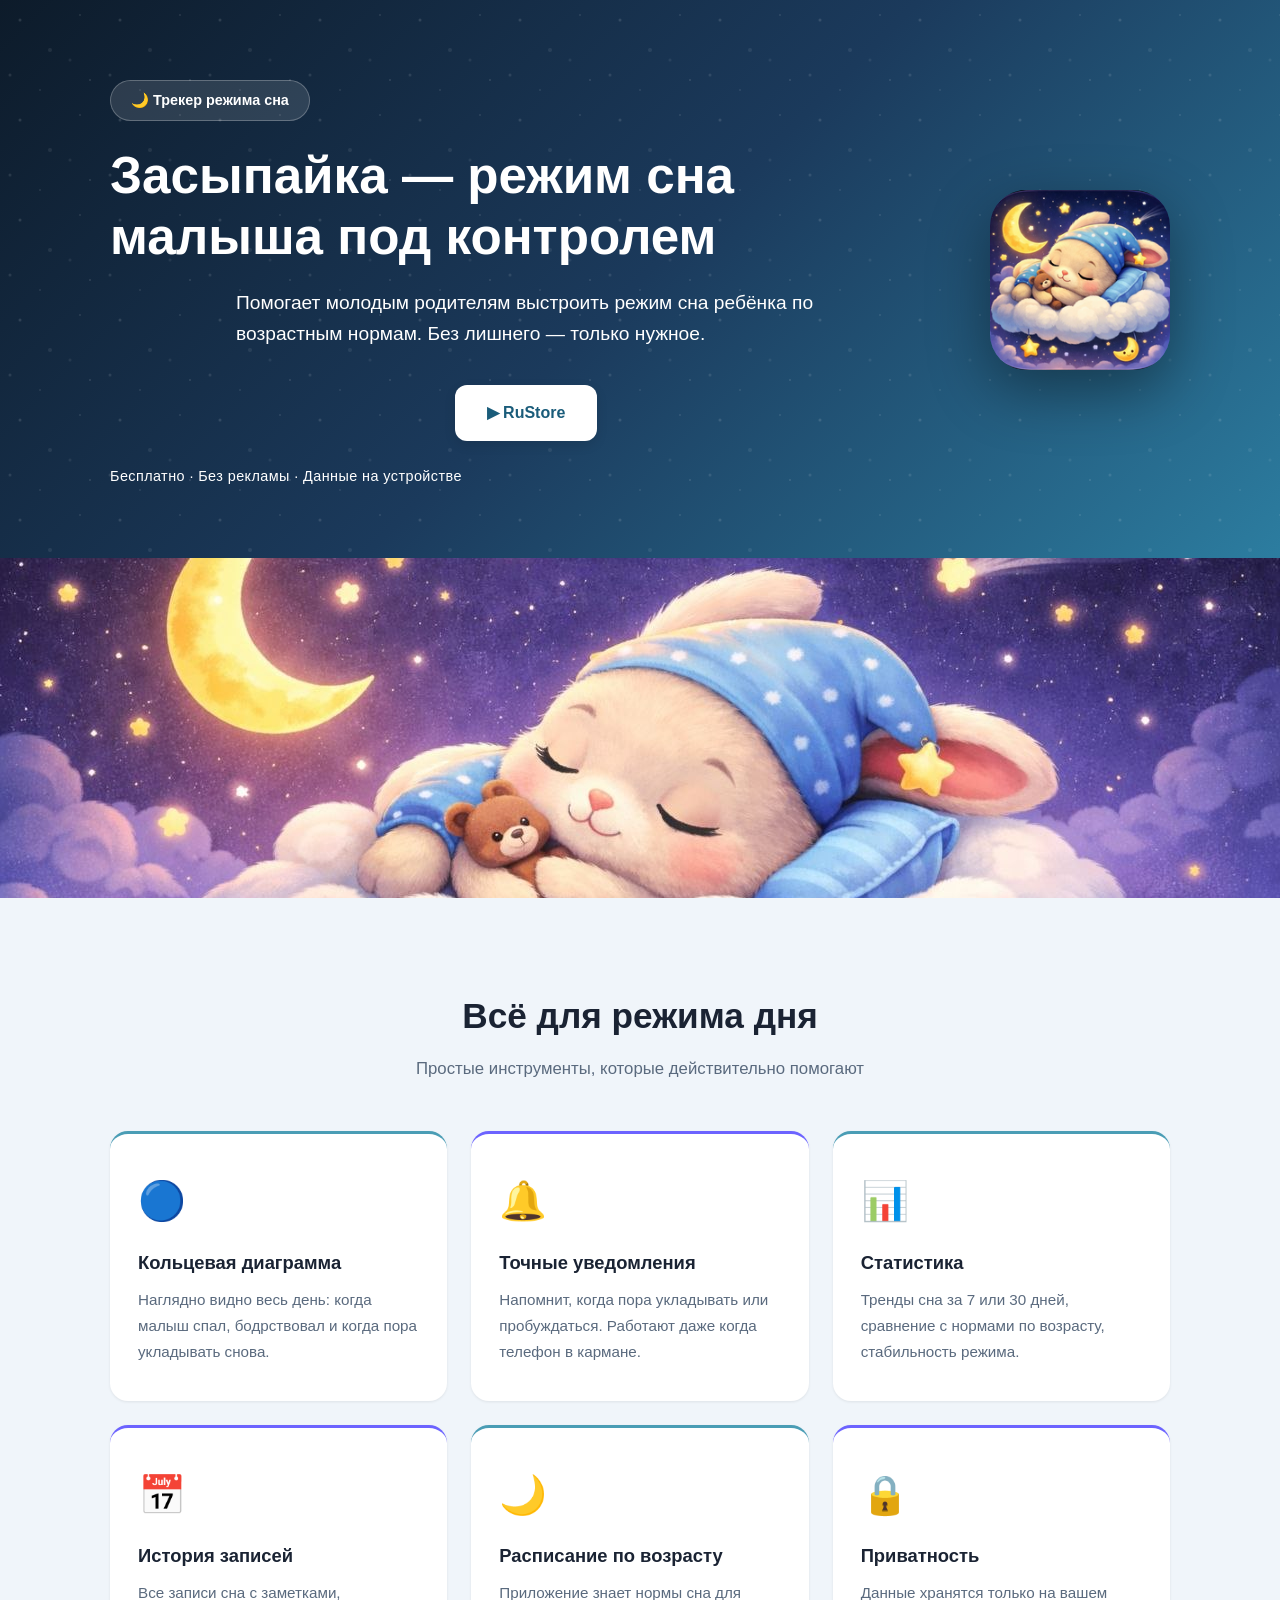
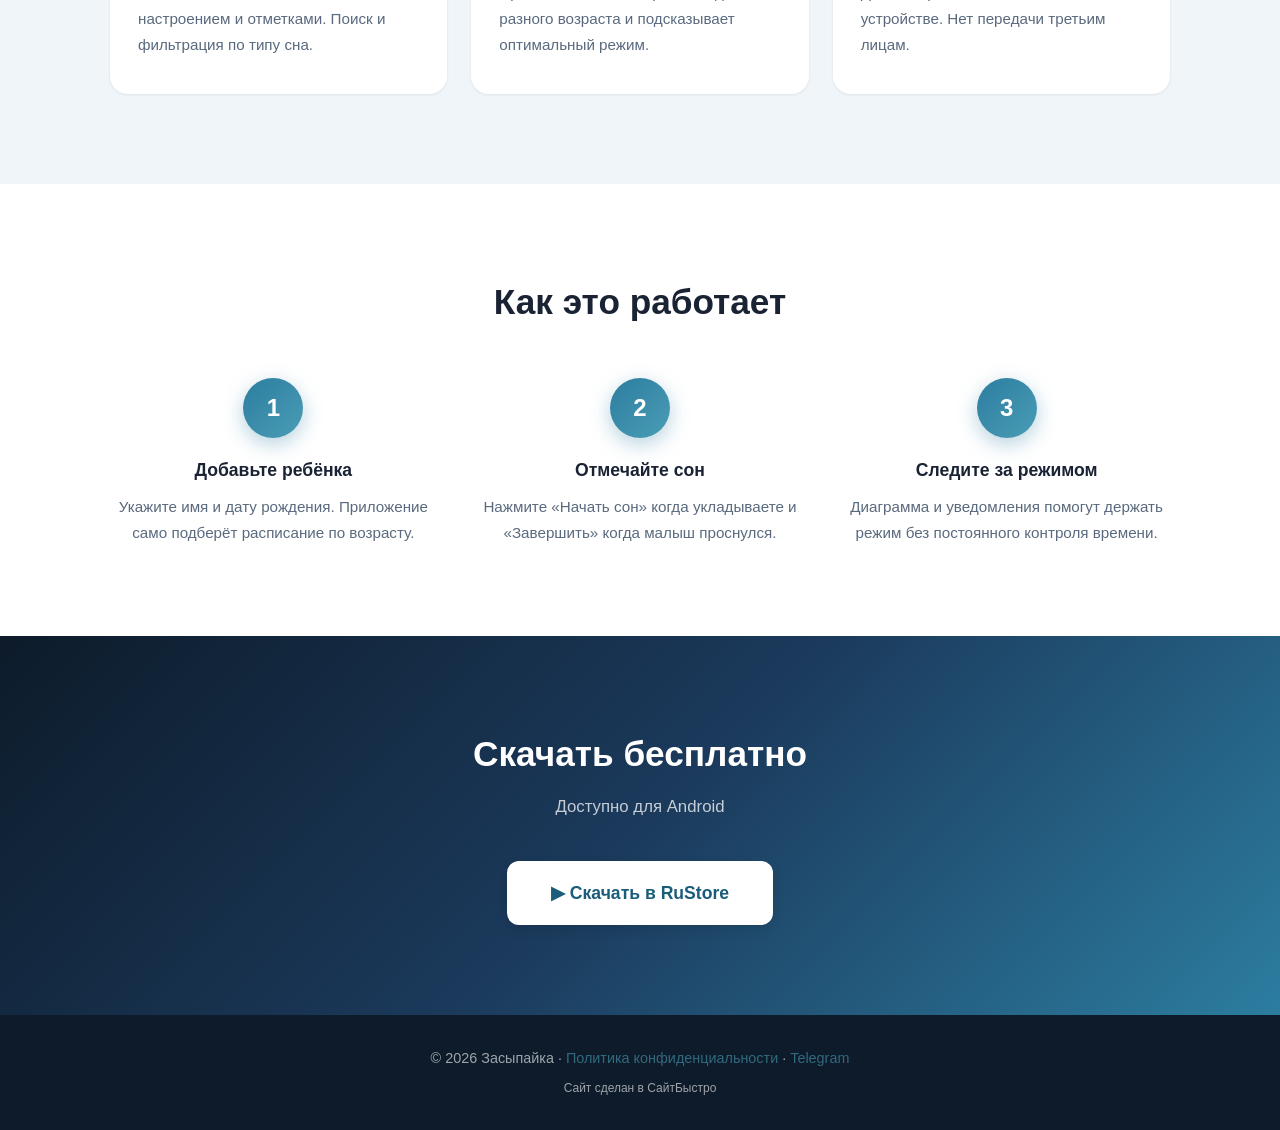
==== index.html @ b8baf651 "add: футер СайтБыстро" ====
<!DOCTYPE html>
<html lang="ru">
<head>
    <meta charset="UTF-8">
    <meta name="viewport" content="width=device-width, initial-scale=1.0">

    <title>Засыпайка — трекер сна ребёнка</title>
    <meta name="description" content="Засыпайка — бесплатное приложение для отслеживания режима сна малыша. Кольцевая диаграмма дня, уведомления, статистика. Скачать для Android.">
    <meta name="keywords" content="режим сна ребёнка, трекер сна малыша, детский сон приложение, засыпайка, укладывать ребёнка спать, расписание сна грудничка">
    <meta name="author" content="AlDtoll">

    <meta property="og:type" content="website">
    <meta property="og:title" content="Засыпайка — трекер сна ребёнка">
    <meta property="og:description" content="Помогает молодым родителям выстроить режим сна ребёнка по возрастным нормам.">
    <meta property="og:url" content="https://sonrebenka.ru/">
    <meta property="og:site_name" content="Засыпайка">
    <meta property="og:image" content="https://sonrebenka.ru/og-cover.png">
    <meta property="og:image:width" content="1200">
    <meta property="og:image:height" content="630">
    <meta property="og:image:alt" content="Засыпайка — трекер сна ребёнка">

    <meta name="twitter:card" content="summary_large_image">
    <meta name="twitter:title" content="Засыпайка — трекер сна ребёнка">
    <meta name="twitter:description" content="Помогает молодым родителям выстроить режим сна ребёнка по возрастным нормам.">
    <meta name="twitter:image" content="https://sonrebenka.ru/og-cover.png">

    <link rel="stylesheet" href="style.css">

    <script type="application/ld+json">
    {
      "@context": "https://schema.org",
      "@type": "MobileApplication",
      "name": "Засыпайка",
      "description": "Трекер сна ребёнка с кольцевой диаграммой дня и уведомлениями",
      "operatingSystem": "Android",
      "applicationCategory": "HealthApplication",
      "offers": {
        "@type": "Offer",
        "price": "0",
        "priceCurrency": "RUB"
      }
    }
    </script>
</head>
<body>

    <!-- Hero Section -->
    <section class="hero">
        <div class="container">
            <div class="hero-inner">
                <div class="hero-text">
                    <div class="hero-badge">🌙 Трекер режима сна</div>
                    <h1>Засыпайка — режим сна<br>малыша под контролем</h1>
                    <p class="hero-subtitle">
                        Помогает молодым родителям выстроить режим сна ребёнка
                        по возрастным нормам. Без лишнего — только нужное.
                    </p>
                    <div class="hero-buttons">
                        <a href="https://www.rustore.ru/catalog/app/aldtoll.zizz" class="btn btn-primary" target="_blank">
                            ▶ RuStore
                        </a>
                    </div>
                    <p class="hero-free">Бесплатно · Без рекламы · Данные на устройстве</p>
                </div>
                <div class="hero-image-wrap">
                    <img src="icon.png" alt="Засыпайка — иконка приложения" class="hero-icon">
                </div>
            </div>
        </div>
    </section>

    <!-- Feature Graphic -->
    <div class="feature-graphic-wrap">
        <img src="hero.jpg" alt="Засыпайка — трекер сна ребёнка" class="feature-graphic">
    </div>

    <!-- Features Section -->
    <section class="features" id="features">
        <div class="container">
            <h2>Всё для режима дня</h2>
            <p class="section-subtitle">Простые инструменты, которые действительно помогают</p>
            <div class="features-grid">
                <div class="feature-card">
                    <div class="feature-icon">🔵</div>
                    <h3>Кольцевая диаграмма</h3>
                    <p>Наглядно видно весь день: когда малыш спал, бодрствовал и когда пора укладывать снова.</p>
                </div>
                <div class="feature-card">
                    <div class="feature-icon">🔔</div>
                    <h3>Точные уведомления</h3>
                    <p>Напомнит, когда пора укладывать или пробуждаться. Работают даже когда телефон в кармане.</p>
                </div>
                <div class="feature-card">
                    <div class="feature-icon">📊</div>
                    <h3>Статистика</h3>
                    <p>Тренды сна за 7 или 30 дней, сравнение с нормами по возрасту, стабильность режима.</p>
                </div>
                <div class="feature-card">
                    <div class="feature-icon">📅</div>
                    <h3>История записей</h3>
                    <p>Все записи сна с заметками, настроением и отметками. Поиск и фильтрация по типу сна.</p>
                </div>
                <div class="feature-card">
                    <div class="feature-icon">🌙</div>
                    <h3>Расписание по возрасту</h3>
                    <p>Приложение знает нормы сна для разного возраста и подсказывает оптимальный режим.</p>
                </div>
                <div class="feature-card">
                    <div class="feature-icon">🔒</div>
                    <h3>Приватность</h3>
                    <p>Данные хранятся только на вашем устройстве. Нет передачи третьим лицам.</p>
                </div>
            </div>
        </div>
    </section>

    <!-- How it works -->
    <section class="how" id="how">
        <div class="container">
            <h2>Как это работает</h2>
            <div class="steps">
                <div class="step">
                    <div class="step-number">1</div>
                    <h3>Добавьте ребёнка</h3>
                    <p>Укажите имя и дату рождения. Приложение само подберёт расписание по возрасту.</p>
                </div>
                <div class="step">
                    <div class="step-number">2</div>
                    <h3>Отмечайте сон</h3>
                    <p>Нажмите «Начать сон» когда укладываете и «Завершить» когда малыш проснулся.</p>
                </div>
                <div class="step">
                    <div class="step-number">3</div>
                    <h3>Следите за режимом</h3>
                    <p>Диаграмма и уведомления помогут держать режим без постоянного контроля времени.</p>
                </div>
            </div>
        </div>
    </section>

    <!-- Download Section -->
    <section class="download" id="download">
        <div class="container">
            <h2>Скачать бесплатно</h2>
            <p class="section-subtitle">Доступно для Android</p>
            <div class="download-buttons">
                <a href="https://www.rustore.ru/catalog/app/aldtoll.zizz" class="btn btn-large btn-primary" target="_blank">
                    ▶ Скачать в RuStore
                </a>
            </div>
        </div>
    </section>

    <!-- Footer -->
    <footer>
        <div class="container">
            <p>© 2026 Засыпайка · <a href="/privacy/">Политика конфиденциальности</a> · <a href="https://t.me/aldtoll" target="_blank">Telegram</a></p>
            <p style="margin-top:8px;font-size:.75rem;opacity:.6;">Сайт сделан в <a href="https://sitebystro.ru" target="_blank" rel="dofollow" style="color:inherit;">СайтБыстро</a></p>
        </div>
    </footer>

</body>
</html>
---- style.css ----
* {
    margin: 0;
    padding: 0;
    box-sizing: border-box;
}

:root {
    --primary: #2C7DA0;
    --primary-dark: #1a5c7a;
    --primary-light: #4A9DB5;
    --accent: #6C63FF;
    --text-dark: #1a2333;
    --text-light: #5a6a7e;
    --bg-light: #f0f5fa;
    --bg-white: #ffffff;
    --gradient-hero: linear-gradient(135deg, #0d1b2a 0%, #1b3a5c 50%, #2C7DA0 100%);
    --gradient-btn: linear-gradient(135deg, #2C7DA0 0%, #4A9DB5 100%);
    --shadow-sm: 0 1px 3px rgba(0,0,0,0.08);
    --shadow-md: 0 4px 12px rgba(0,0,0,0.1);
    --shadow-lg: 0 10px 30px rgba(0,0,0,0.12);
    --shadow-xl: 0 20px 40px rgba(0,0,0,0.15);
}

html { scroll-behavior: smooth; }

body {
    font-family: -apple-system, BlinkMacSystemFont, 'Segoe UI', Roboto, 'Helvetica Neue', Arial, sans-serif;
    line-height: 1.6;
    color: var(--text-dark);
    background: var(--bg-white);
    overflow-x: hidden;
}

.container {
    max-width: 1100px;
    margin: 0 auto;
    padding: 0 20px;
}

/* ── Hero ─────────────────────────────── */
.hero {
    background: var(--gradient-hero);
    color: white;
    padding: 80px 0 70px;
    position: relative;
    overflow: hidden;
}

.hero-inner {
    display: flex;
    align-items: center;
    gap: 48px;
    justify-content: space-between;
}

.hero-text {
    flex: 1;
    text-align: left;
}

.hero-image-wrap {
    flex-shrink: 0;
}

.hero-icon {
    width: 180px;
    height: 180px;
    border-radius: 36px;
    box-shadow: 0 20px 60px rgba(0,0,0,0.4);
}

.feature-graphic-wrap {
    width: 100%;
    max-height: 340px;
    overflow: hidden;
    line-height: 0;
}

.feature-graphic {
    width: 100%;
    object-fit: cover;
    object-position: center 30%;
    max-height: 340px;
    display: block;
}

.hero::before {
    content: '';
    position: absolute;
    inset: 0;
    background: url('data:image/svg+xml,<svg width="100" height="100" xmlns="http://www.w3.org/2000/svg"><circle cx="20" cy="20" r="1.5" fill="rgba(255,255,255,0.12)"/><circle cx="80" cy="15" r="1" fill="rgba(255,255,255,0.1)"/><circle cx="50" cy="50" r="2" fill="rgba(255,255,255,0.08)"/><circle cx="10" cy="75" r="1.5" fill="rgba(255,255,255,0.1)"/><circle cx="90" cy="80" r="1" fill="rgba(255,255,255,0.12)"/><circle cx="40" cy="90" r="1" fill="rgba(255,255,255,0.09)"/><circle cx="70" cy="60" r="1.5" fill="rgba(255,255,255,0.07)"/></svg>');
    pointer-events: none;
}

.hero .container { position: relative; z-index: 1; }

.hero-badge {
    display: inline-block;
    background: rgba(255,255,255,0.12);
    border: 1px solid rgba(255,255,255,0.25);
    padding: 8px 20px;
    border-radius: 50px;
    font-size: 0.9rem;
    font-weight: 600;
    margin-bottom: 24px;
    animation: fadeInUp 0.6s ease-out both;
}

.hero h1 {
    font-size: 3.2rem;
    font-weight: 800;
    line-height: 1.2;
    margin-bottom: 20px;
    animation: fadeInUp 0.7s ease-out 0.1s both;
}

.hero-subtitle {
    font-size: 1.2rem;
    opacity: 0.9;
    max-width: 580px;
    margin: 0 auto 36px;
    animation: fadeInUp 0.7s ease-out 0.2s both;
}

.hero-buttons {
    display: flex;
    gap: 16px;
    justify-content: center;
    flex-wrap: wrap;
    animation: fadeInUp 0.7s ease-out 0.3s both;
}

.hero-free {
    margin-top: 24px;
    font-size: 0.9rem;
    opacity: 0.65;
    animation: fadeInUp 0.7s ease-out 0.4s both;
    letter-spacing: 0.03em;
}

@keyframes fadeInUp {
    from { opacity: 0; transform: translateY(24px); }
    to   { opacity: 1; transform: translateY(0); }
}

/* ── Buttons ─────────────────────────── */
.btn {
    display: inline-block;
    padding: 15px 32px;
    font-size: 1rem;
    font-weight: 600;
    text-decoration: none;
    border-radius: 12px;
    transition: all 0.25s ease;
    cursor: pointer;
    border: none;
}

.btn-primary {
    background: white;
    color: var(--primary-dark);
    box-shadow: var(--shadow-md);
}

.btn-primary:hover {
    transform: translateY(-2px);
    box-shadow: var(--shadow-lg);
}

.btn-secondary {
    background: rgba(255,255,255,0.12);
    color: white;
    border: 1.5px solid rgba(255,255,255,0.4);
}

.btn-secondary:hover {
    background: rgba(255,255,255,0.2);
    transform: translateY(-2px);
}

.btn-large {
    padding: 18px 44px;
    font-size: 1.1rem;
}

/* ── Features ────────────────────────── */
.features {
    padding: 90px 0;
    background: var(--bg-light);
}

.features h2,
.how h2,
.download h2 {
    text-align: center;
    font-size: 2.2rem;
    font-weight: 800;
    color: var(--text-dark);
    margin-bottom: 12px;
}

.section-subtitle {
    text-align: center;
    color: var(--text-light);
    font-size: 1.05rem;
    margin-bottom: 48px;
}

.features-grid {
    display: grid;
    grid-template-columns: repeat(auto-fit, minmax(290px, 1fr));
    gap: 24px;
    margin-top: 8px;
}

.feature-card {
    background: white;
    padding: 36px 28px;
    border-radius: 18px;
    box-shadow: var(--shadow-sm);
    transition: all 0.3s ease;
    border-top: 3px solid var(--primary-light);
}

.feature-card:nth-child(even) { border-top-color: var(--accent); }

.feature-card:hover {
    transform: translateY(-6px);
    box-shadow: var(--shadow-lg);
}

.feature-icon {
    font-size: 2.4rem;
    display: block;
    margin-bottom: 16px;
}

.feature-card h3 {
    font-size: 1.15rem;
    font-weight: 700;
    margin-bottom: 10px;
    color: var(--text-dark);
}

.feature-card p {
    color: var(--text-light);
    font-size: 0.95rem;
    line-height: 1.7;
}

/* ── How it works ────────────────────── */
.how {
    padding: 90px 0;
    background: white;
}

.steps {
    display: grid;
    grid-template-columns: repeat(auto-fit, minmax(240px, 1fr));
    gap: 40px;
    margin-top: 48px;
}

.step { text-align: center; }

.step-number {
    width: 60px;
    height: 60px;
    background: var(--gradient-btn);
    color: white;
    border-radius: 50%;
    display: flex;
    align-items: center;
    justify-content: center;
    font-size: 1.5rem;
    font-weight: 800;
    margin: 0 auto 18px;
    box-shadow: 0 6px 20px rgba(44, 125, 160, 0.35);
}

.step h3 {
    font-size: 1.1rem;
    font-weight: 700;
    margin-bottom: 10px;
    color: var(--text-dark);
}

.step p {
    color: var(--text-light);
    font-size: 0.95rem;
    line-height: 1.7;
}

/* ── Download ─────────────────────────── */
.download {
    padding: 90px 0;
    background: var(--gradient-hero);
    color: white;
    text-align: center;
}

.download h2 { color: white; }
.download .section-subtitle { color: rgba(255,255,255,0.75); margin-bottom: 40px; }

.download-buttons {
    display: flex;
    gap: 16px;
    justify-content: center;
    flex-wrap: wrap;
}

/* ── Footer ─────────────────────────── */
footer {
    background: #0d1b2a;
    color: white;
    padding: 32px 0;
    text-align: center;
}

footer p {
    opacity: 0.6;
    font-size: 0.9rem;
}

footer a {
    color: var(--primary-light);
    text-decoration: none;
    transition: opacity 0.2s;
}

footer a:hover { opacity: 0.8; text-decoration: underline; }

/* ── Responsive ─────────────────────── */
@media (max-width: 768px) {
    .hero { padding: 60px 0 50px; }
    .hero-inner { flex-direction: column-reverse; gap: 28px; text-align: center; }
    .hero-text { text-align: center; }
    .hero-icon { width: 130px; height: 130px; border-radius: 28px; }
    .hero h1 { font-size: 2.2rem; }
    .hero-subtitle { font-size: 1.05rem; }
    .feature-graphic-wrap { max-height: 220px; }
    .feature-graphic { max-height: 220px; }

    .features, .how, .download { padding: 60px 0; }
    .features h2, .how h2, .download h2 { font-size: 1.8rem; }
    .features-grid { grid-template-columns: 1fr; }
    .steps { grid-template-columns: 1fr; gap: 28px; }
}

@media (max-width: 480px) {
    .container { padding: 0 16px; }
    .hero h1 { font-size: 1.9rem; }
    .hero-buttons, .download-buttons { flex-direction: column; align-items: center; }
    .btn { width: 100%; max-width: 300px; text-align: center; }
}
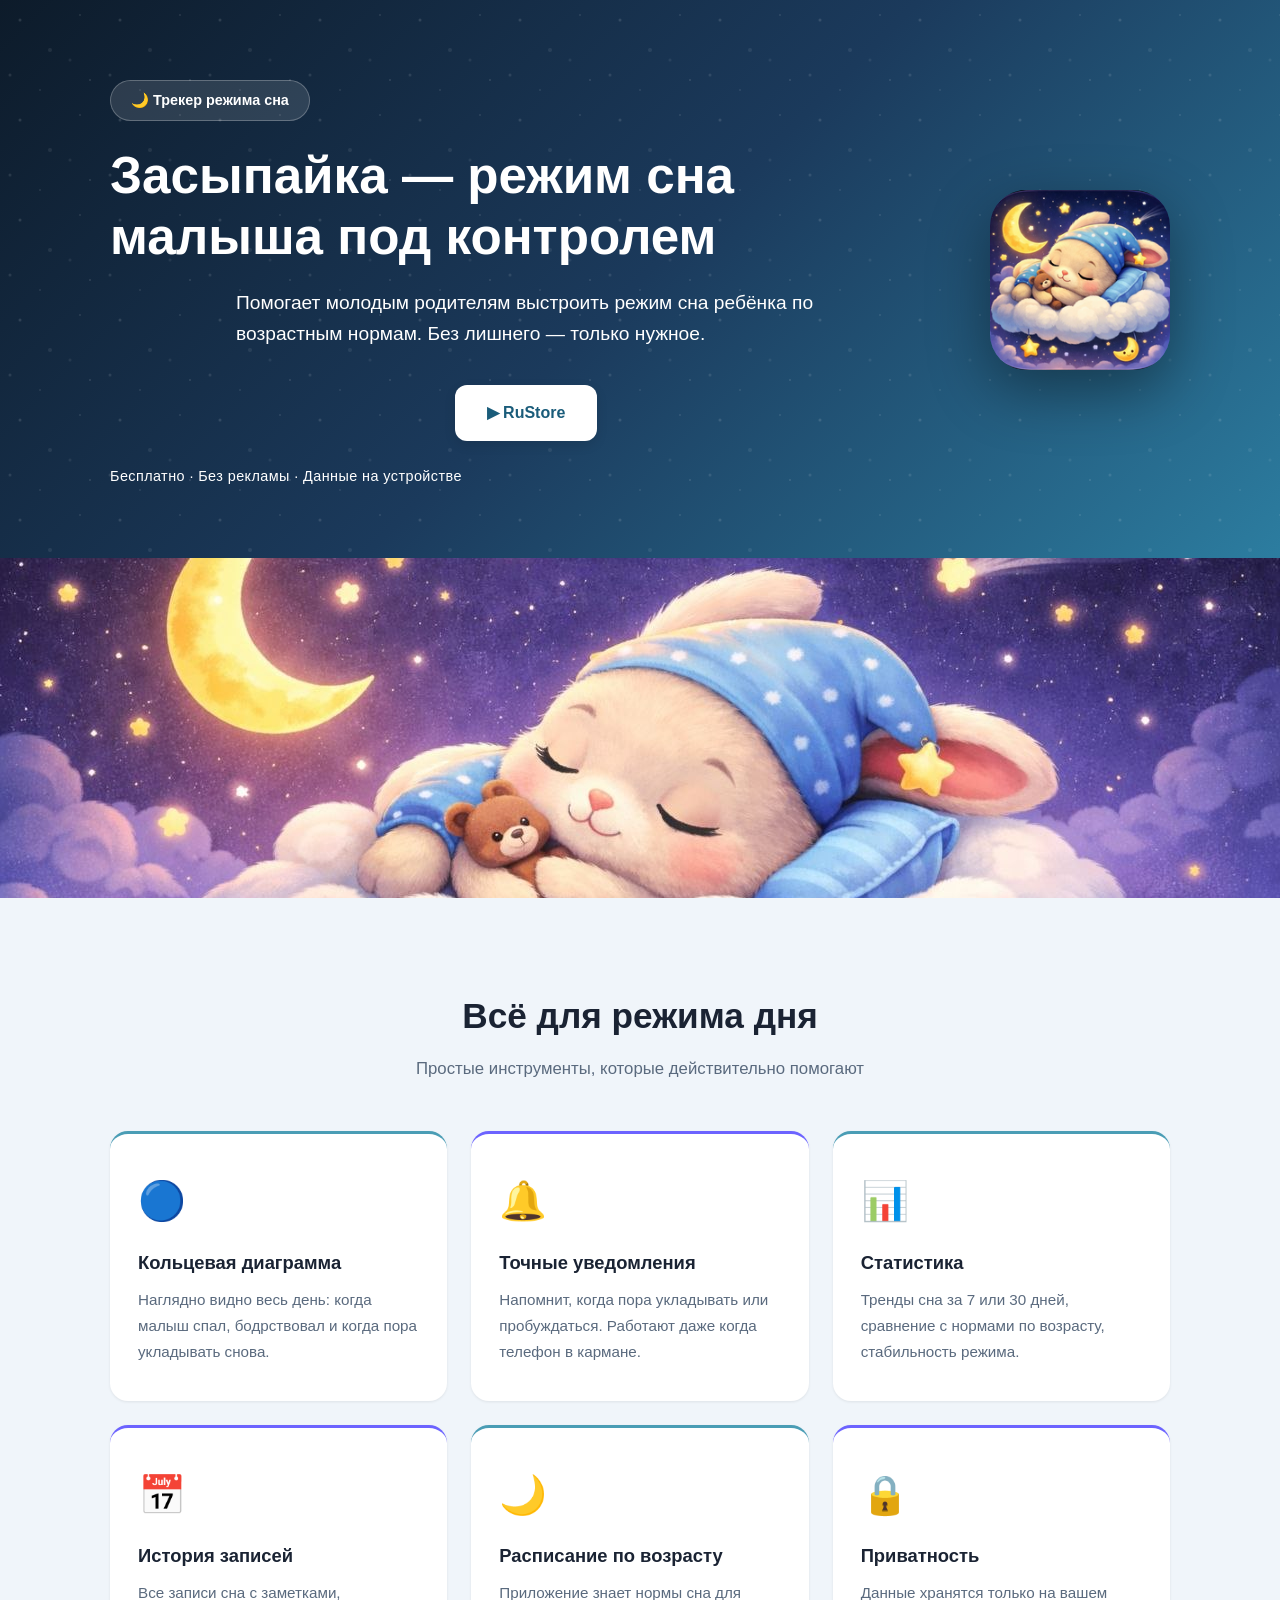
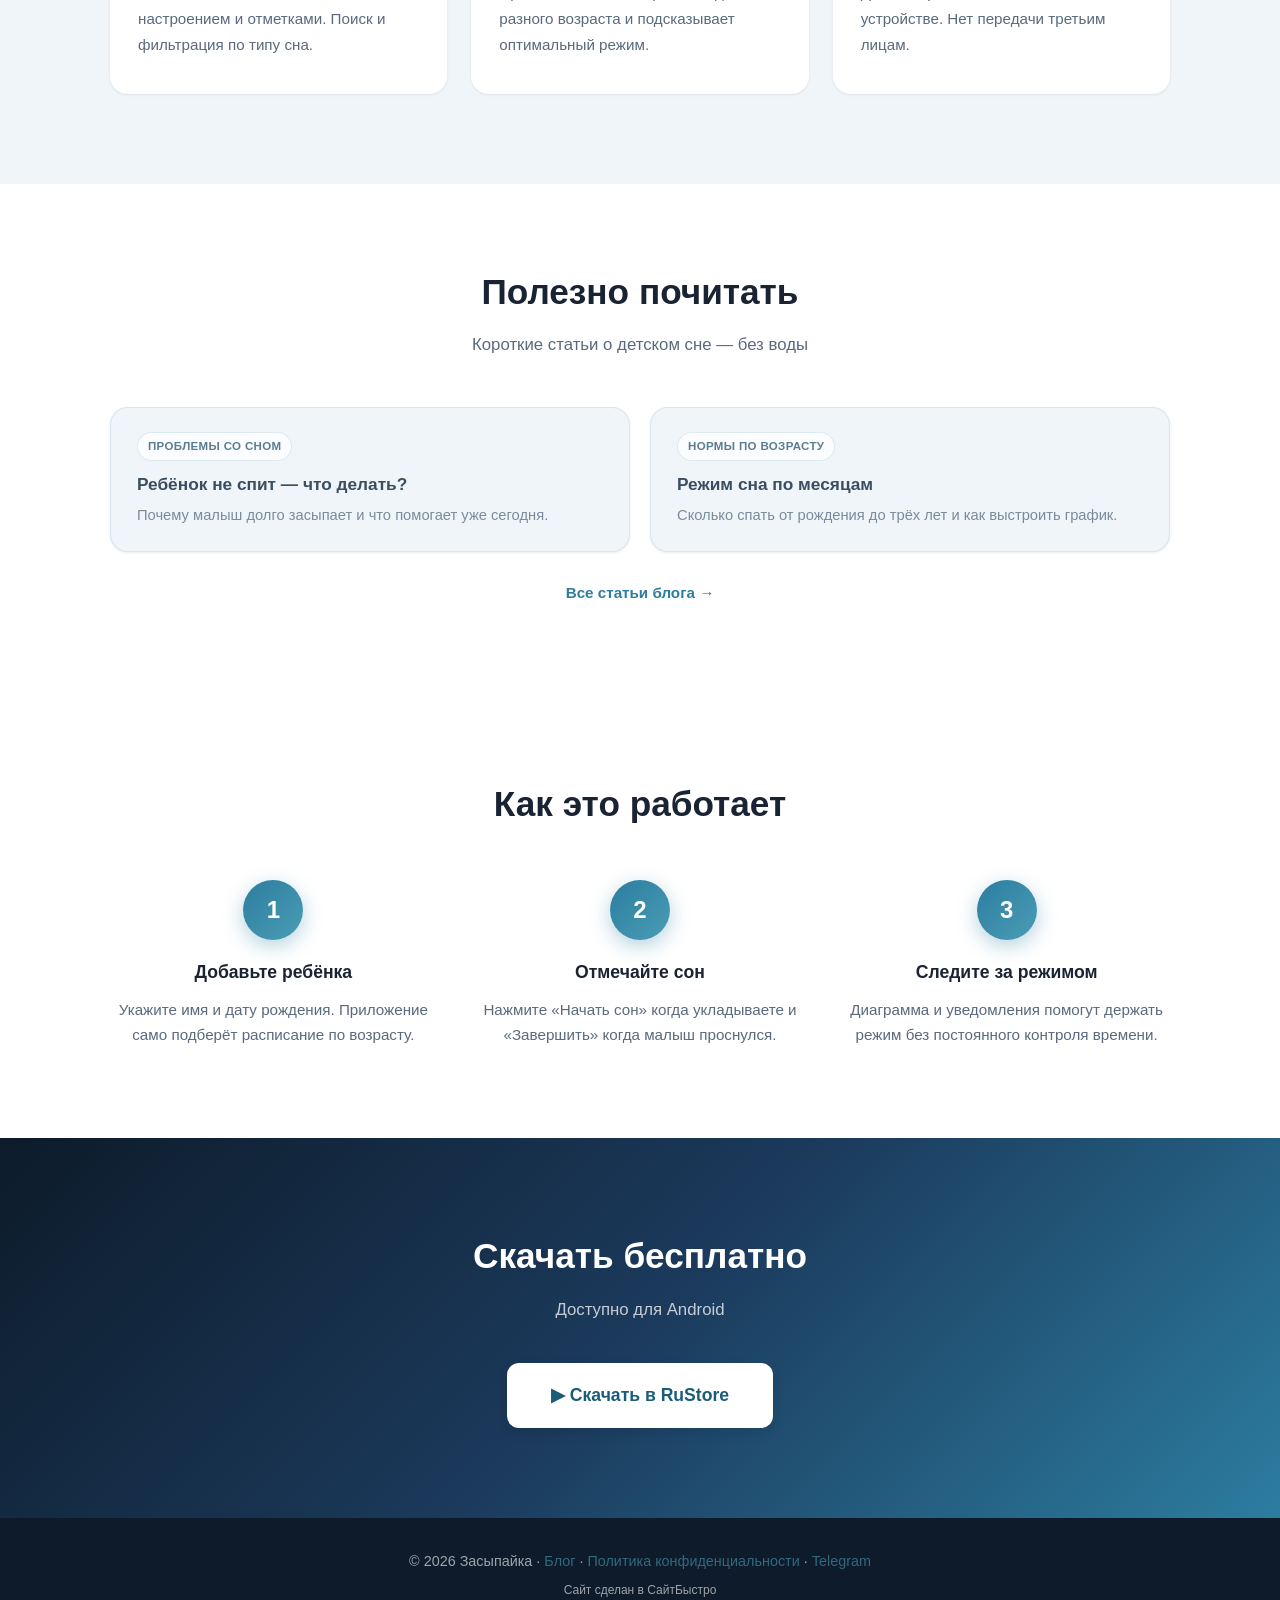
==== commit 28ddb3a2: "Add blog section and footer link on homepage. Teaser block with two latest articles and link to full" ====
--- a/index.html
+++ b/index.html
@@ -1,6 +1,7 @@
 <!DOCTYPE html>
 <html lang="ru">
 <head>
+    <meta name="yandex-verification" content="807c9188bc5608b5" />
     <meta charset="UTF-8">
     <meta name="viewport" content="width=device-width, initial-scale=1.0">
 
@@ -41,6 +42,10 @@
       }
     }
     </script>
+<!-- Yandex.Metrika counter -->
+<script type="text/javascript">(function(m,e,t,r,i,k,a){m[i]=m[i]||function(){(m[i].a=m[i].a||[]).push(arguments)};m[i].l=1*new Date();k=e.createElement(t),a=e.getElementsByTagName(t)[0],k.async=1,k.src=r,a.parentNode.insertBefore(k,a)})(window,document,"script","https://mc.yandex.ru/metrika/tag.js","ym");ym(110178824,"init",{clickmap:true,trackLinks:true,accurateTrackBounceRate:true});</script>
+<noscript><div><img src="https://mc.yandex.ru/watch/110178824" style="position:absolute; left:-9999px;" alt="" /></div></noscript>
+<!-- /Yandex.Metrika counter -->
 </head>
 <body>
 
@@ -114,6 +119,27 @@
         </div>
     </section>
 
+    <!-- Blog teaser -->
+    <section class="home-blog" id="blog">
+        <div class="container">
+            <h2>Полезно почитать</h2>
+            <p class="section-subtitle">Короткие статьи о детском сне — без воды</p>
+            <div class="home-blog-grid">
+                <a href="/blog/rebenok-ne-spit/" class="home-blog-card">
+                    <span class="home-blog-tag">Проблемы со сном</span>
+                    <h3>Ребёнок не спит — что делать?</h3>
+                    <p>Почему малыш долго засыпает и что помогает уже сегодня.</p>
+                </a>
+                <a href="/blog/rezhim-sna-rebenka/" class="home-blog-card">
+                    <span class="home-blog-tag">Нормы по возрасту</span>
+                    <h3>Режим сна по месяцам</h3>
+                    <p>Сколько спать от рождения до трёх лет и как выстроить график.</p>
+                </a>
+            </div>
+            <p class="home-blog-all"><a href="/blog/">Все статьи блога →</a></p>
+        </div>
+    </section>
+
     <!-- How it works -->
     <section class="how" id="how">
         <div class="container">
@@ -154,7 +180,7 @@
     <!-- Footer -->
     <footer>
         <div class="container">
-            <p>© 2026 Засыпайка · <a href="/privacy/">Политика конфиденциальности</a> · <a href="https://t.me/aldtoll" target="_blank">Telegram</a></p>
+            <p>© 2026 Засыпайка · <a href="/blog/">Блог</a> · <a href="/privacy/">Политика конфиденциальности</a> · <a href="https://t.me/aldtoll" target="_blank">Telegram</a></p>
             <p style="margin-top:8px;font-size:.75rem;opacity:.6;">Сайт сделан в <a href="https://sitebystro.ru" target="_blank" rel="dofollow" style="color:inherit;">СайтБыстро</a></p>
         </div>
     </footer>
--- a/style.css
+++ b/style.css
@@ -302,6 +302,91 @@
 .download h2 { color: white; }
 .download .section-subtitle { color: rgba(255,255,255,0.75); margin-bottom: 40px; }
 
+/* ── Home blog teaser ─────────────────── */
+.home-blog {
+    padding: 80px 0;
+    background: white;
+}
+
+.home-blog h2 {
+    text-align: center;
+    font-size: 2.2rem;
+    font-weight: 800;
+    color: var(--text-dark);
+    margin-bottom: 12px;
+}
+
+.home-blog-grid {
+    display: grid;
+    grid-template-columns: repeat(auto-fit, minmax(280px, 1fr));
+    gap: 20px;
+    margin-top: 8px;
+}
+
+.home-blog-card {
+    display: block;
+    text-decoration: none;
+    background: var(--bg-light);
+    border: 1px solid rgba(44, 125, 160, 0.12);
+    border-radius: 18px;
+    padding: 24px 26px;
+    transition: all 0.25s ease;
+    box-shadow: var(--shadow-sm);
+}
+
+.home-blog-card:hover {
+    transform: translateY(-4px);
+    box-shadow: var(--shadow-md);
+    border-color: rgba(44, 125, 160, 0.25);
+    background: #e8f0f6;
+}
+
+.home-blog-tag {
+    display: inline-block;
+    font-size: 0.72rem;
+    font-weight: 600;
+    letter-spacing: 0.03em;
+    text-transform: uppercase;
+    color: #5a7d92;
+    background: rgba(255, 255, 255, 0.7);
+    border: 1px solid rgba(44, 125, 160, 0.14);
+    padding: 4px 10px;
+    border-radius: 50px;
+    margin-bottom: 12px;
+}
+
+.home-blog-card h3 {
+    font-size: 1.08rem;
+    font-weight: 700;
+    color: #3a4d61;
+    margin-bottom: 8px;
+    line-height: 1.35;
+}
+
+.home-blog-card p {
+    font-size: 0.92rem;
+    color: #7b8a9a;
+    line-height: 1.6;
+    margin: 0;
+}
+
+.home-blog-all {
+    text-align: center;
+    margin-top: 28px;
+}
+
+.home-blog-all a {
+    color: var(--primary);
+    font-weight: 600;
+    text-decoration: none;
+    font-size: 0.95rem;
+}
+
+.home-blog-all a:hover {
+    color: var(--primary-dark);
+    text-decoration: underline;
+}
+
 .download-buttons {
     display: flex;
     gap: 16px;
@@ -341,7 +426,7 @@
     .feature-graphic-wrap { max-height: 220px; }
     .feature-graphic { max-height: 220px; }
 
-    .features, .how, .download { padding: 60px 0; }
+    .features, .how, .download, .home-blog { padding: 60px 0; }
     .features h2, .how h2, .download h2 { font-size: 1.8rem; }
     .features-grid { grid-template-columns: 1fr; }
     .steps { grid-template-columns: 1fr; gap: 28px; }
@@ -353,3 +438,295 @@
     .hero-buttons, .download-buttons { flex-direction: column; align-items: center; }
     .btn { width: 100%; max-width: 300px; text-align: center; }
 }
+
+/* ── Legal / inner pages ─────────────── */
+.page-header {
+    background: var(--gradient-hero);
+    color: white;
+    padding: 20px 0 48px;
+    position: relative;
+    overflow: hidden;
+}
+
+.page-header::before {
+    content: '';
+    position: absolute;
+    inset: 0;
+    background: url('data:image/svg+xml,<svg width="100" height="100" xmlns="http://www.w3.org/2000/svg"><circle cx="20" cy="20" r="1.5" fill="rgba(255,255,255,0.12)"/><circle cx="80" cy="15" r="1" fill="rgba(255,255,255,0.1)"/><circle cx="50" cy="50" r="2" fill="rgba(255,255,255,0.08)"/><circle cx="10" cy="75" r="1.5" fill="rgba(255,255,255,0.1)"/><circle cx="90" cy="80" r="1" fill="rgba(255,255,255,0.12)"/></svg>');
+    pointer-events: none;
+}
+
+.page-header .container { position: relative; z-index: 1; }
+
+.page-nav {
+    display: flex;
+    align-items: center;
+    justify-content: space-between;
+    gap: 16px;
+    margin-bottom: 28px;
+}
+
+.page-brand {
+    color: white;
+    font-weight: 700;
+    font-size: 1.05rem;
+    text-decoration: none;
+    opacity: 0.95;
+}
+
+.page-brand:hover { opacity: 1; }
+
+.page-back {
+    color: rgba(255,255,255,0.85);
+    text-decoration: none;
+    font-size: 0.9rem;
+    transition: color 0.2s;
+}
+
+.page-back:hover { color: white; }
+
+.page-header h1 {
+    font-size: 2rem;
+    font-weight: 800;
+    line-height: 1.25;
+    max-width: 720px;
+}
+
+.page-header .page-meta {
+    margin-top: 10px;
+    font-size: 0.9rem;
+    opacity: 0.7;
+}
+
+.legal-main {
+    background: var(--bg-light);
+    padding: 0 0 64px;
+    margin-top: -24px;
+}
+
+.legal-card {
+    max-width: 720px;
+    margin: 0 auto;
+    background: white;
+    border-radius: 18px;
+    padding: 40px 36px;
+    box-shadow: var(--shadow-md);
+    border-top: 3px solid var(--primary-light);
+}
+
+.legal-card h2 {
+    font-size: 1.15rem;
+    font-weight: 700;
+    color: var(--text-dark);
+    margin: 2rem 0 0.75rem;
+}
+
+.legal-card h2:first-of-type { margin-top: 0; }
+
+.legal-card p {
+    color: var(--text-light);
+    line-height: 1.75;
+    margin-bottom: 0.85rem;
+}
+
+.legal-card ul,
+.legal-card ol {
+    color: var(--text-light);
+    padding-left: 1.35rem;
+    margin-bottom: 0.85rem;
+}
+
+.legal-card li {
+    margin-bottom: 0.4rem;
+    line-height: 1.65;
+}
+
+.legal-card a {
+    color: var(--primary);
+    text-decoration: none;
+}
+
+.legal-card a:hover {
+    color: var(--primary-dark);
+    text-decoration: underline;
+}
+
+.legal-card strong { color: var(--text-dark); }
+
+/* ── Blog ────────────────────────────── */
+.blog-panel {
+    max-width: 760px;
+    margin: 0 auto;
+    background: rgba(255, 255, 255, 0.92);
+    border-radius: 24px;
+    padding: 28px 24px 32px;
+    box-shadow: var(--shadow-md);
+    border: 1px solid rgba(44, 125, 160, 0.12);
+    backdrop-filter: blur(6px);
+}
+
+.blog-list {
+    display: flex;
+    flex-direction: column;
+    gap: 16px;
+}
+
+.post-card {
+    position: relative;
+    background: var(--bg-light);
+    border-radius: 18px;
+    padding: 24px 26px 22px 30px;
+    text-decoration: none;
+    display: block;
+    transition: all 0.28s ease;
+    border: 1px solid rgba(44, 125, 160, 0.12);
+    box-shadow: inset 0 1px 0 rgba(255, 255, 255, 0.7);
+    overflow: hidden;
+}
+
+.post-card::before {
+    content: '';
+    position: absolute;
+    left: 0;
+    top: 0;
+    bottom: 0;
+    width: 5px;
+    background: var(--gradient-btn);
+    border-radius: 20px 0 0 20px;
+}
+
+.post-card::after {
+    content: '';
+    position: absolute;
+    top: -40px;
+    right: -40px;
+    width: 120px;
+    height: 120px;
+    background: radial-gradient(circle, rgba(108, 99, 255, 0.08) 0%, transparent 70%);
+    pointer-events: none;
+}
+
+.post-card:hover {
+    transform: translateY(-3px);
+    background: #e8f0f6;
+    border-color: rgba(44, 125, 160, 0.22);
+    box-shadow:
+        var(--shadow-sm),
+        inset 0 1px 0 rgba(255, 255, 255, 0.85);
+}
+
+.post-card:hover::before {
+    width: 6px;
+    background: linear-gradient(180deg, var(--accent) 0%, var(--primary) 100%);
+}
+
+.post-card-top {
+    display: flex;
+    align-items: center;
+    justify-content: space-between;
+    gap: 12px;
+    margin-bottom: 14px;
+}
+
+.post-tag {
+    display: inline-block;
+    font-size: 0.72rem;
+    font-weight: 600;
+    letter-spacing: 0.03em;
+    text-transform: uppercase;
+    color: #5a7d92;
+    background: rgba(255, 255, 255, 0.65);
+    border: 1px solid rgba(44, 125, 160, 0.14);
+    padding: 5px 12px;
+    border-radius: 50px;
+}
+
+.post-icon {
+    font-size: 1.35rem;
+    line-height: 1;
+    opacity: 0.55;
+}
+
+.post-card h2 {
+    font-size: 1.12rem;
+    font-weight: 600;
+    color: #3a4d61;
+    margin: 0 0 10px;
+    line-height: 1.4;
+    padding-right: 8px;
+}
+
+.post-card p {
+    color: #7b8a9a;
+    font-size: 0.92rem;
+    line-height: 1.65;
+    margin: 0;
+}
+
+.post-card-footer {
+    display: flex;
+    align-items: center;
+    justify-content: space-between;
+    margin-top: 16px;
+    padding-top: 14px;
+    border-top: 1px solid rgba(44, 125, 160, 0.1);
+}
+
+.post-card .read-more {
+    font-size: 0.86rem;
+    font-weight: 600;
+    color: #4a8fad;
+}
+
+.post-card:hover .read-more { color: var(--primary-dark); }
+
+.post-card-time {
+    font-size: 0.78rem;
+    color: #94a3b3;
+}
+
+.article-card h1 {
+    font-size: 1.55rem;
+    font-weight: 800;
+    color: var(--text-dark);
+    line-height: 1.3;
+    margin-bottom: 1rem;
+}
+
+.article-card .article-lead {
+    font-size: 1.05rem;
+    color: var(--text-light);
+    margin-bottom: 0.5rem;
+}
+
+.article-cta {
+    margin-top: 2rem;
+    padding: 24px;
+    background: var(--bg-light);
+    border-radius: 14px;
+    border-left: 4px solid var(--primary-light);
+}
+
+.article-cta p {
+    margin-bottom: 14px;
+}
+
+.article-cta .btn {
+    background: var(--gradient-btn);
+    color: white;
+    box-shadow: 0 6px 20px rgba(44, 125, 160, 0.35);
+}
+
+.article-cta .btn:hover {
+    transform: translateY(-2px);
+    box-shadow: var(--shadow-lg);
+}
+
+@media (max-width: 768px) {
+    .page-header { padding-bottom: 40px; }
+    .page-header h1 { font-size: 1.55rem; }
+    .legal-card { padding: 28px 22px; border-radius: 14px; }
+    .blog-panel { padding: 20px 16px 24px; border-radius: 18px; }
+    .post-card { padding: 20px 18px 18px 24px; border-radius: 14px; }
+    .page-nav { flex-direction: column; align-items: flex-start; gap: 10px; }
+}
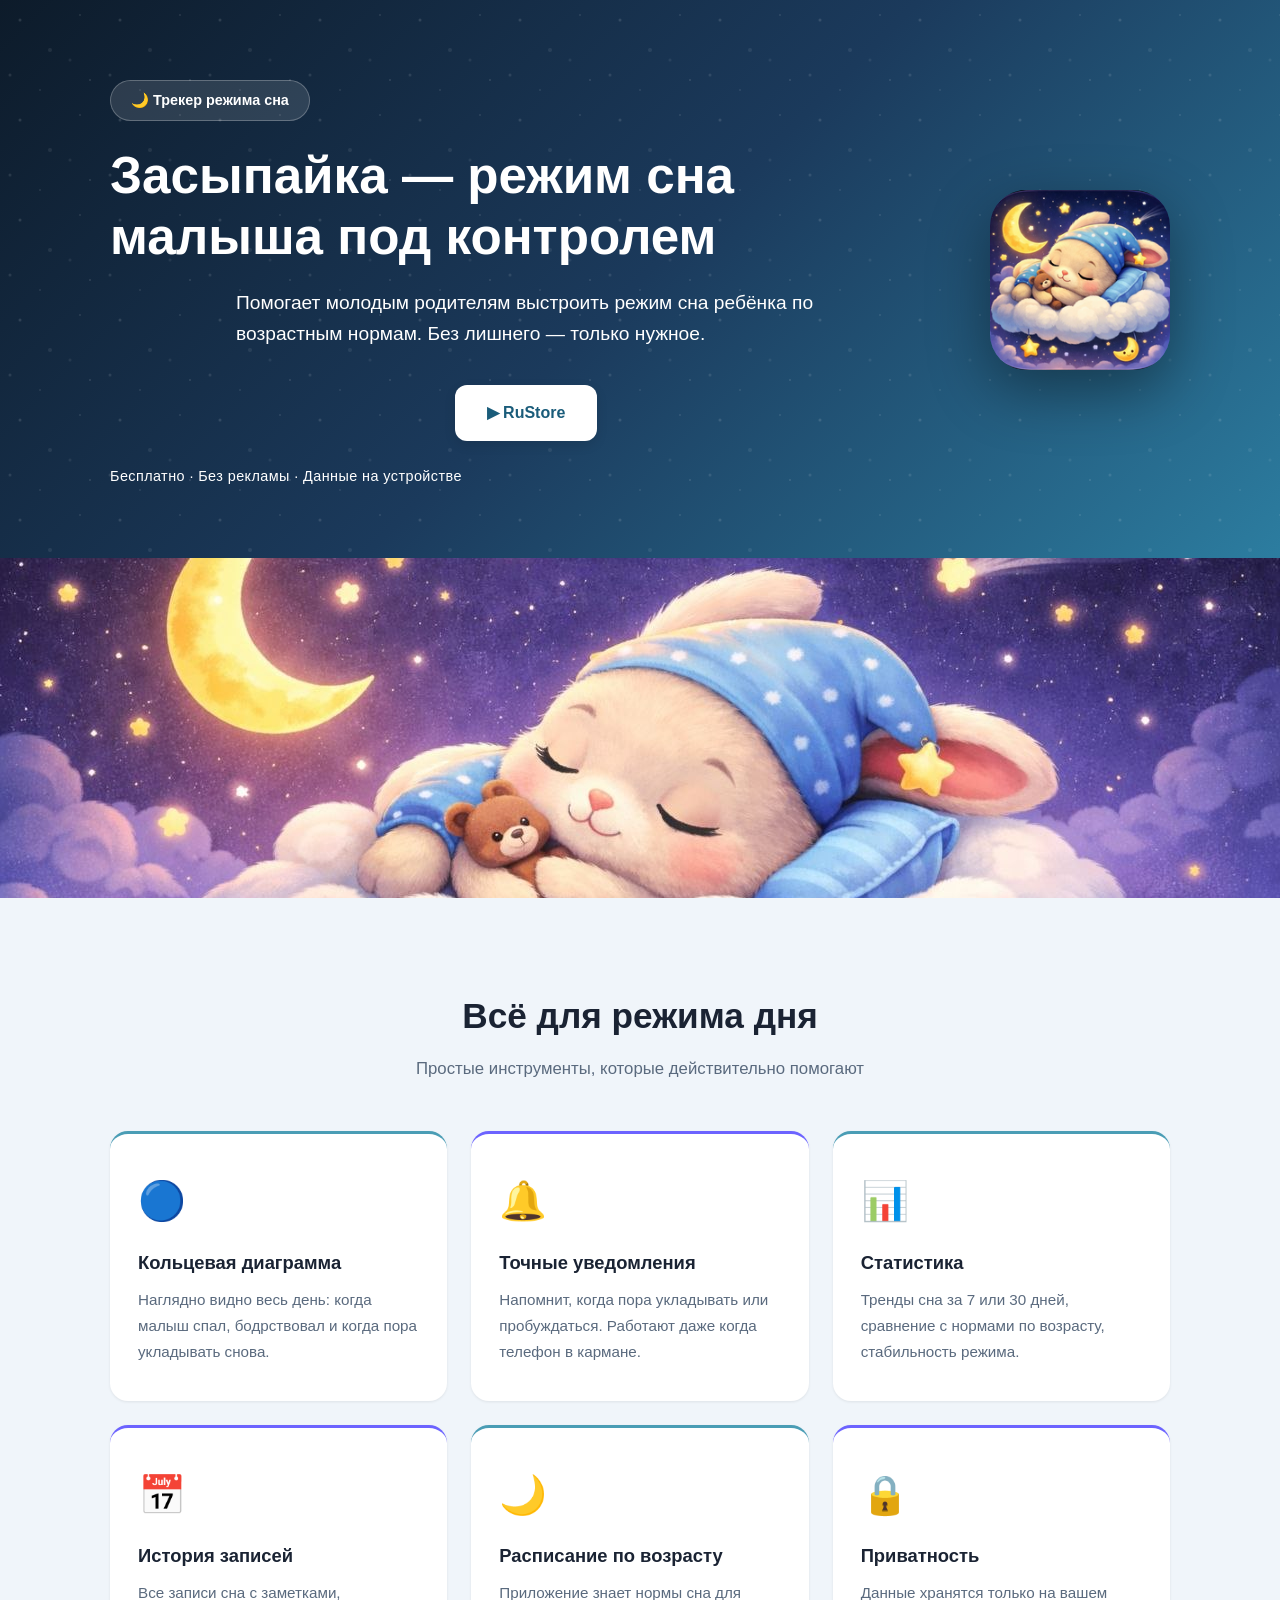
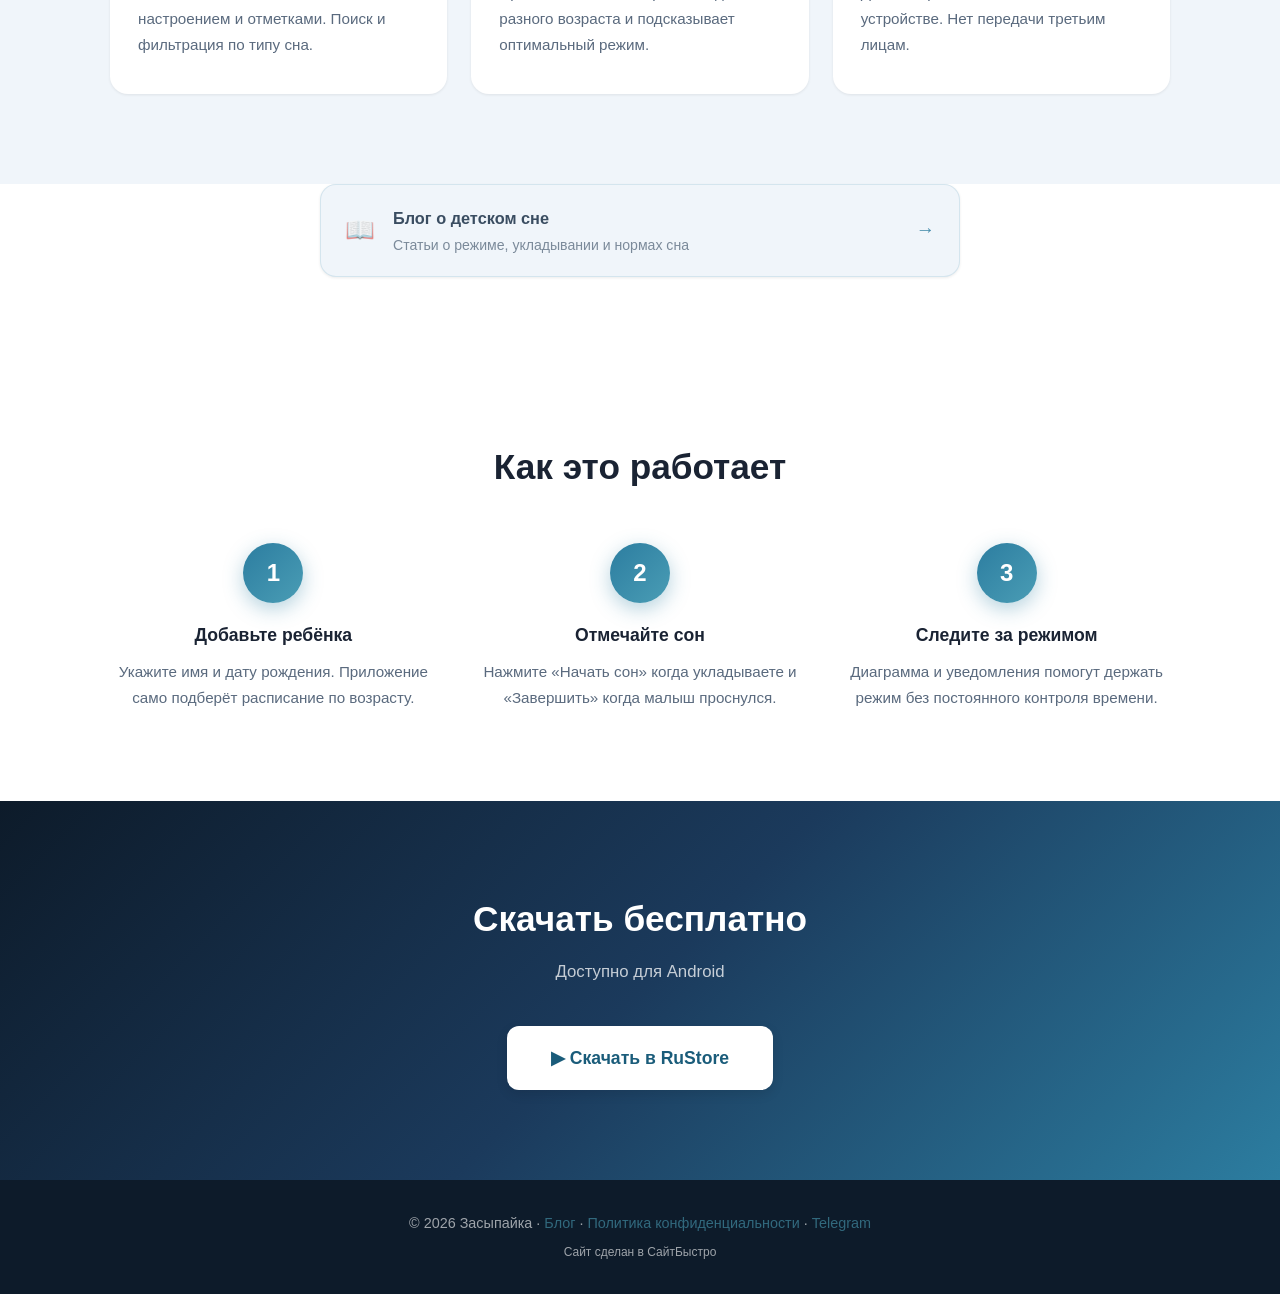
==== commit c30cc6ec: "Replace homepage article cards with single blog banner. One compact plaque linking to /blog/ as arti" ====
--- a/index.html
+++ b/index.html
@@ -119,24 +119,17 @@
         </div>
     </section>
 
-    <!-- Blog teaser -->
+    <!-- Blog -->
     <section class="home-blog" id="blog">
         <div class="container">
-            <h2>Полезно почитать</h2>
-            <p class="section-subtitle">Короткие статьи о детском сне — без воды</p>
-            <div class="home-blog-grid">
-                <a href="/blog/rebenok-ne-spit/" class="home-blog-card">
-                    <span class="home-blog-tag">Проблемы со сном</span>
-                    <h3>Ребёнок не спит — что делать?</h3>
-                    <p>Почему малыш долго засыпает и что помогает уже сегодня.</p>
-                </a>
-                <a href="/blog/rezhim-sna-rebenka/" class="home-blog-card">
-                    <span class="home-blog-tag">Нормы по возрасту</span>
-                    <h3>Режим сна по месяцам</h3>
-                    <p>Сколько спать от рождения до трёх лет и как выстроить график.</p>
-                </a>
-            </div>
-            <p class="home-blog-all"><a href="/blog/">Все статьи блога →</a></p>
+            <a href="/blog/" class="home-blog-banner">
+                <span class="home-blog-banner-icon" aria-hidden="true">📖</span>
+                <span class="home-blog-banner-text">
+                    <strong>Блог о детском сне</strong>
+                    <span>Статьи о режиме, укладывании и нормах сна</span>
+                </span>
+                <span class="home-blog-banner-arrow" aria-hidden="true">→</span>
+            </a>
         </div>
     </section>
 
--- a/style.css
+++ b/style.css
@@ -302,89 +302,73 @@
 .download h2 { color: white; }
 .download .section-subtitle { color: rgba(255,255,255,0.75); margin-bottom: 40px; }
 
-/* ── Home blog teaser ─────────────────── */
+/* ── Home blog banner ─────────────────── */
 .home-blog {
-    padding: 80px 0;
+    padding: 0 0 72px;
     background: white;
 }
 
-.home-blog h2 {
-    text-align: center;
-    font-size: 2.2rem;
-    font-weight: 800;
-    color: var(--text-dark);
-    margin-bottom: 12px;
-}
-
-.home-blog-grid {
-    display: grid;
-    grid-template-columns: repeat(auto-fit, minmax(280px, 1fr));
-    gap: 20px;
-    margin-top: 8px;
-}
-
-.home-blog-card {
-    display: block;
+.home-blog-banner {
+    display: flex;
+    align-items: center;
+    gap: 18px;
+    max-width: 640px;
+    margin: 0 auto;
+    padding: 20px 24px;
     text-decoration: none;
     background: var(--bg-light);
-    border: 1px solid rgba(44, 125, 160, 0.12);
-    border-radius: 18px;
-    padding: 24px 26px;
+    border: 1px solid rgba(44, 125, 160, 0.14);
+    border-radius: 16px;
+    box-shadow: var(--shadow-sm);
     transition: all 0.25s ease;
-    box-shadow: var(--shadow-sm);
-}
-
-.home-blog-card:hover {
-    transform: translateY(-4px);
+}
+
+.home-blog-banner:hover {
+    transform: translateY(-2px);
     box-shadow: var(--shadow-md);
-    border-color: rgba(44, 125, 160, 0.25);
+    border-color: rgba(44, 125, 160, 0.28);
     background: #e8f0f6;
 }
 
-.home-blog-tag {
-    display: inline-block;
-    font-size: 0.72rem;
-    font-weight: 600;
-    letter-spacing: 0.03em;
-    text-transform: uppercase;
-    color: #5a7d92;
-    background: rgba(255, 255, 255, 0.7);
-    border: 1px solid rgba(44, 125, 160, 0.14);
-    padding: 4px 10px;
-    border-radius: 50px;
-    margin-bottom: 12px;
-}
-
-.home-blog-card h3 {
-    font-size: 1.08rem;
+.home-blog-banner-icon {
+    flex-shrink: 0;
+    font-size: 1.5rem;
+    line-height: 1;
+    opacity: 0.7;
+}
+
+.home-blog-banner-text {
+    flex: 1;
+    display: flex;
+    flex-direction: column;
+    gap: 4px;
+    min-width: 0;
+}
+
+.home-blog-banner-text strong {
+    font-size: 1.02rem;
     font-weight: 700;
     color: #3a4d61;
-    margin-bottom: 8px;
-    line-height: 1.35;
-}
-
-.home-blog-card p {
-    font-size: 0.92rem;
+}
+
+.home-blog-banner-text span {
+    font-size: 0.88rem;
     color: #7b8a9a;
-    line-height: 1.6;
-    margin: 0;
-}
-
-.home-blog-all {
-    text-align: center;
-    margin-top: 28px;
-}
-
-.home-blog-all a {
+    line-height: 1.45;
+}
+
+.home-blog-banner-arrow {
+    flex-shrink: 0;
+    font-size: 1.2rem;
+    font-weight: 600;
     color: var(--primary);
-    font-weight: 600;
-    text-decoration: none;
-    font-size: 0.95rem;
-}
-
-.home-blog-all a:hover {
-    color: var(--primary-dark);
-    text-decoration: underline;
+    opacity: 0.85;
+    transition: transform 0.2s ease;
+}
+
+.home-blog-banner:hover .home-blog-banner-arrow {
+    transform: translateX(4px);
+    opacity: 1;
 }
 
 .download-buttons {
@@ -426,7 +410,9 @@
     .feature-graphic-wrap { max-height: 220px; }
     .feature-graphic { max-height: 220px; }
 
-    .features, .how, .download, .home-blog { padding: 60px 0; }
+    .features, .how, .download { padding: 60px 0; }
+    .home-blog { padding: 0 0 48px; }
+    .home-blog-banner { padding: 18px 20px; gap: 14px; }
     .features h2, .how h2, .download h2 { font-size: 1.8rem; }
     .features-grid { grid-template-columns: 1fr; }
     .steps { grid-template-columns: 1fr; gap: 28px; }
